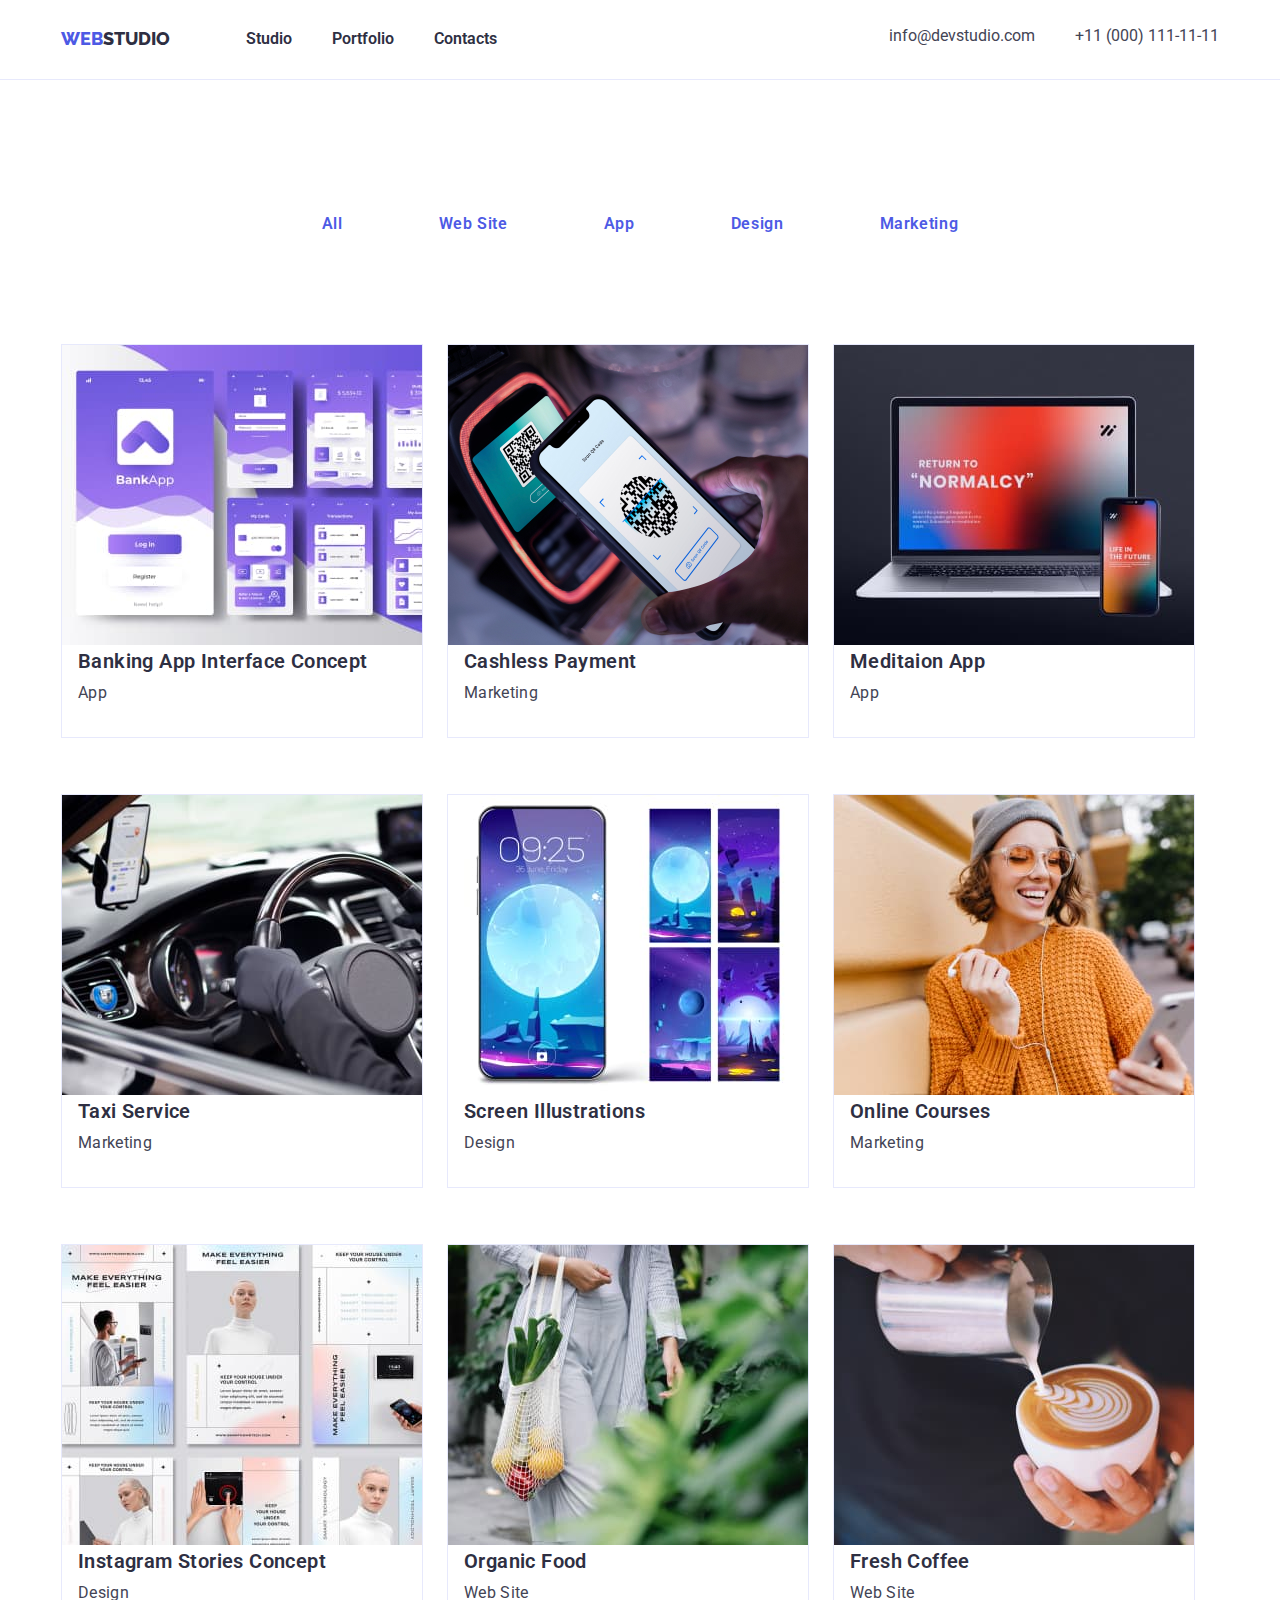
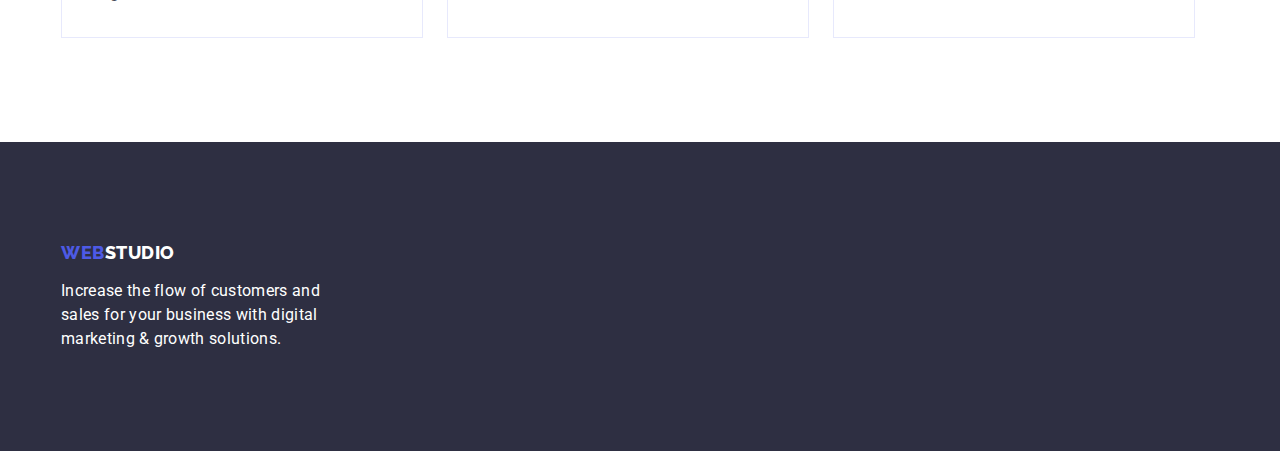
==== portfolio.html @ dea5b25a "Add files via upload" ====
<!DOCTYPE html>
<html lang="en">
  <head>
    <meta charset="UTF-8" />
    <meta http-equiv="X-UA-Compatible" content="IE=edge" />
    <meta name="viewport" content="width=device-width, initial-scale=1.0" />
    <title>Document</title>
    <link rel="preconnect" href="https://fonts.googleapis.com" />
    <link rel="preconnect" href="https://fonts.gstatic.com" crossorigin />
    <link
      href="https://fonts.googleapis.com/css2?family=Raleway:wght@800&family=Roboto:wght@400;500;700;900&display=swap"
      rel="stylesheet"
    />
    <link rel="stylesheet" href="css/portfolio.css" />
  </head>

  <body class="body">
    <header class="header">
      <div class="container">
        <nav class="header-navigation">
          <a class="header-link" href="index.html">Web<span>Studio</span></a>
          <ul class="header-list">
            <li class="header-item"><a class="nav-link" href="index.html">Studio</a></li>
            <li class="header-item"><a class="nav-link" href="portfolio.html">Portfolio</a></li>
            <li class="header-item"><a class="nav-link" href="">Contacts</a></li>
          </ul>
        </nav>
        <ul class="header-list">
          <li class="header-item">
            <a class="contacts" href="mailto:info@devstudio.com">info@devstudio.com</a>
          </li>
          <li class="header-item">
            <a class="contacts" href="tel:+11(000)111-11-11">+11 (000) 111-11-11</a>
          </li>
        </ul>
      </div>
    </header>
    <main>
      <section class="section">
        <div class="container">
          <ul class="section-ulb">
            <li class="section-item"><button class="section-button" type="button">All</button></li>
            <li class="section-item">
              <button class="section-button" type="button">Web Site</button>
            </li>
            <li class="section-item"><button class="section-button" type="button">App</button></li>
            <li class="section-item">
              <button class="section-button" type="button">Design</button>
            </li>
            <li class="section-item">
              <button class="section-button" type="button">Marketing</button>
            </li>
          </ul>
        </div>
      </section>
      <section class="section2">
        <div class="container">
          <ul class="section-img list">
            <li class="section-item1">
              <img
                class="section-image"
                src="./img/photo8.jpg"
                alt="photo"
                width="360"
                height="300"
              />
              <div class="border">
                <h3 class="section-title3">Banking App Interface Concept</h3>
                <p class="section-paragraph">App</p>
              </div>
            </li>
            <li class="section-item1">
              <img class="section-image" src="img/cash.jpg" width="360" height="300" alt="cash" />
              <div class="border">
                <h3 class="section-title3">Cashless Payment</h3>
                <p class="section-paragraph">Marketing</p>
              </div>
            </li>
            <li class="section-item1">
              <img
                class="section-image"
                src="./img/photo9.jpg"
                alt="photo"
                width="360"
                height="300"
              />
              <div class="border">
                <h3 class="section-title3">Meditaion App</h3>
                <p class="section-paragraph">App</p>
              </div>
            </li>
            <li class="section-item1">
              <img
                class="section-image"
                src="./img/photo10.jpg"
                alt="photo"
                width="360"
                height="300"
              />
              <div class="border">
                <h3 class="section-title3">Taxi Service</h3>
                <p class="section-paragraph">Marketing</p>
              </div>
            </li>
            <li class="section-item1">
              <img
                class="section-image"
                src="./img/photo11.jpg"
                alt="photo"
                width="360"
                height="300"
              />
              <div class="border">
                <h3 class="section-title3">Screen Illustrations</h3>
                <p class="section-paragraph">Design</p>
              </div>
            </li>
            <li class="section-item1">
              <img
                class="section-image"
                src="./img/photo12.jpg"
                alt="photo"
                width="360"
                height="300"
              />
              <div class="border">
                <h3 class="section-title3">Online Courses</h3>
                <p class="section-paragraph">Marketing</p>
              </div>
            </li>
            <li class="section-item1">
              <img
                class="section-image"
                src="./img/photo13.jpg"
                alt="photo"
                width="360"
                height="300"
              />
              <div class="border">
                <h3 class="section-title3">Instagram Stories Concept</h3>
                <p class="section-paragraph">Design</p>
              </div>
            </li>
            <li class="section-item1">
              <img
                class="section-image"
                src="./img/photo14.jpg"
                alt="photo"
                width="360"
                height="300"
              />
              <div class="border">
                <h3 class="section-title3">Organic Food</h3>
                <p class="section-paragraph">Web Site</p>
              </div>
            </li>
            <li class="section-item1">
              <img
                class="section-image"
                src="./img/photo15.jpg"
                alt="photo"
                width="360"
                height="300"
              />
              <div class="border">
                <h3 class="section-title3">Fresh Coffee</h3>
                <p class="section-paragraph">Web Site</p>
              </div>
            </li>
          </ul>
        </div>
      </section>
    </main>
    <footer class="footer">
      <div class="container">
        <a class="footer-link" href="./index.html">Web<span>Studio</span></a>
        <p class="footer-paragraph">
          Increase the flow of customers and sales for your business with digital marketing & growth
          solutions.
        </p>
      </div>
    </footer>
  </body>
</html>
---- css/portfolio.css ----
li {
  list-style: none;
}
body {
  /* font-family: 'Raleway', sans-serif */
  font-family: 'Roboto', sans-serif;
  margin: 0;
  box-sizing: border-box;
  color: var(--main-color);
  background: var(--background-color);
}
p,
h1,
h2,
h3,
h4,
h5,
h6 {
  margin: 0;
}
ul,
ol {
  margin: 0;
  padding-left: 0;
}
:root {
  --main-color: #2e2f42;
  --second-color: #434455;
  --link-color: #4d5ae5;
  --background-color: #fff;
  --section4-color: #f4f4fd;
}
.header {
  border-bottom: 1px solid #e7e9fc;
  background-color: #ffff;
  padding-top: 24px;
  padding-bottom: 24px;
}
.header > .container {
  display: flex;
}
.container {
  width: 1158px;
  padding-left: 15px;
  padding-right: 15px;
  margin: 0 auto;
}
.header-link {
  margin-right: 76px;
  text-decoration: none;
  color: var(--link-color);
  text-transform: uppercase;
  font-family: 'Raleway', sans-serif;
  font-weight: 800;
  font-size: 18px;
  line-height: 1.7;
}
.header-navigation {
  display: flex;
  align-items: center;
  margin-right: auto;
}
.header-list {
  gap: 40px;
  display: flex;
}
.header-link:focus {
  color: var(--link-color);
  background-color: var(--background-color);
}
.header-link span {
  color: var(--main-color);
}

.header-link:hover {
  color: var(--link-color);
}
.header-item {
}

.nav-link {
  text-decoration: none;
  color: var(--main-color);
  font-weight: 600;
  font-size: 16px;
  line-height: 1.5;
}
.nav-link:hover {
  color: var(--link-color);
}
.nav-link:focus {
  background-color: var(--background-color);
  color: var(--link-color);
}
.header-contact {
}
.contacts {
  font-weight: 400;
  font-size: 16px;
  line-height: 1.5;
  color: var(--second-color);
  text-decoration: none;
}
.contacts:hover {
  color: var(--link-color);
}
.contacts:focus {
  background-color: var(--background-color);
  color: var(--link-color);
}
section {
  padding-bottom: 72px;
}
.section-ulb {
  padding-top: 96px;
  justify-content: center;
  text-align: center;
  align-items: center;
  display: flex;
}
.section-button {
  padding: 12px 24px;
  border: none;
  background: #ffffff;
  border-radius: 4px;
  margin: 24px;
  color: var(--link-color);
  cursor: pointer;
  font-family: 'Roboto', sans-serif;
  font-weight: 600;
  font-size: 16px;
  line-height: 1.5;
  letter-spacing: 0.04em;
}
.section-button:hover,
:focus {
  box-shadow: 0px 3px 1px rgba(0, 0, 0, 0.1), 0px 2px 1px rgba(0, 0, 0, 0.08),
    0px 2px 2px rgba(0, 0, 0, 0.12);
  border-radius: 4px;
  color: var(--background-color);
  background-color: var(--link-color);
}
.section-img {
  gap: 24px;
  align-content: center;
  flex-wrap: wrap;
  flex-direction: row;
  display: flex;
}
.section-item1 {
  padding-bottom: 32px;
  border: 1px solid #e7e9fc;
  margin-bottom: 32px;
}
.border {
  gap: 8px;
  display: flex;
  flex-direction: column;
  justify-content: center;
  align-items: flex-start;
  padding: 0px 16px;
}
.section-title3 {
  font-family: 'Roboto', sans-serif;
  font-weight: 600;
  font-size: 20px;
  line-height: 1.2;
  letter-spacing: 0.02em;
  color: var(--main-color);
}
.section-paragraph {
  font-family: 'Roboto', sans-serif;
  font-weight: 400;
  font-size: 16px;
  line-height: 1.5;
  letter-spacing: 0.02em;
  color: var(--second-color);
}
.footer {
  padding-bottom: 100px;
  padding-top: 100px;
  background: var(--main-color);
}
.footer-paragraph {
  margin-top: 16px;
  max-width: 264px;
  font-family: 'Roboto', sans-serif;
  font-weight: 400;
  font-size: 16px;
  line-height: 1.5;
  letter-spacing: 0.02em;
  color: var(--background-color);
}
.footer-link {
  letter-spacing: 0.03em;
  font-family: 'Raleway', sans-serif;
  font-weight: 800;
  font-size: 18px;
  line-height: 1.2;
  text-decoration: none;
  text-transform: uppercase;
  color: var(--link-color);
}
.footer-link:focus {
  background-color: var(--main-color);
  color: var(--link-color);
}
.footer-link span {
  color: var(--background-color);
}
.section4-img {
  background-color: var(--background-color);
}
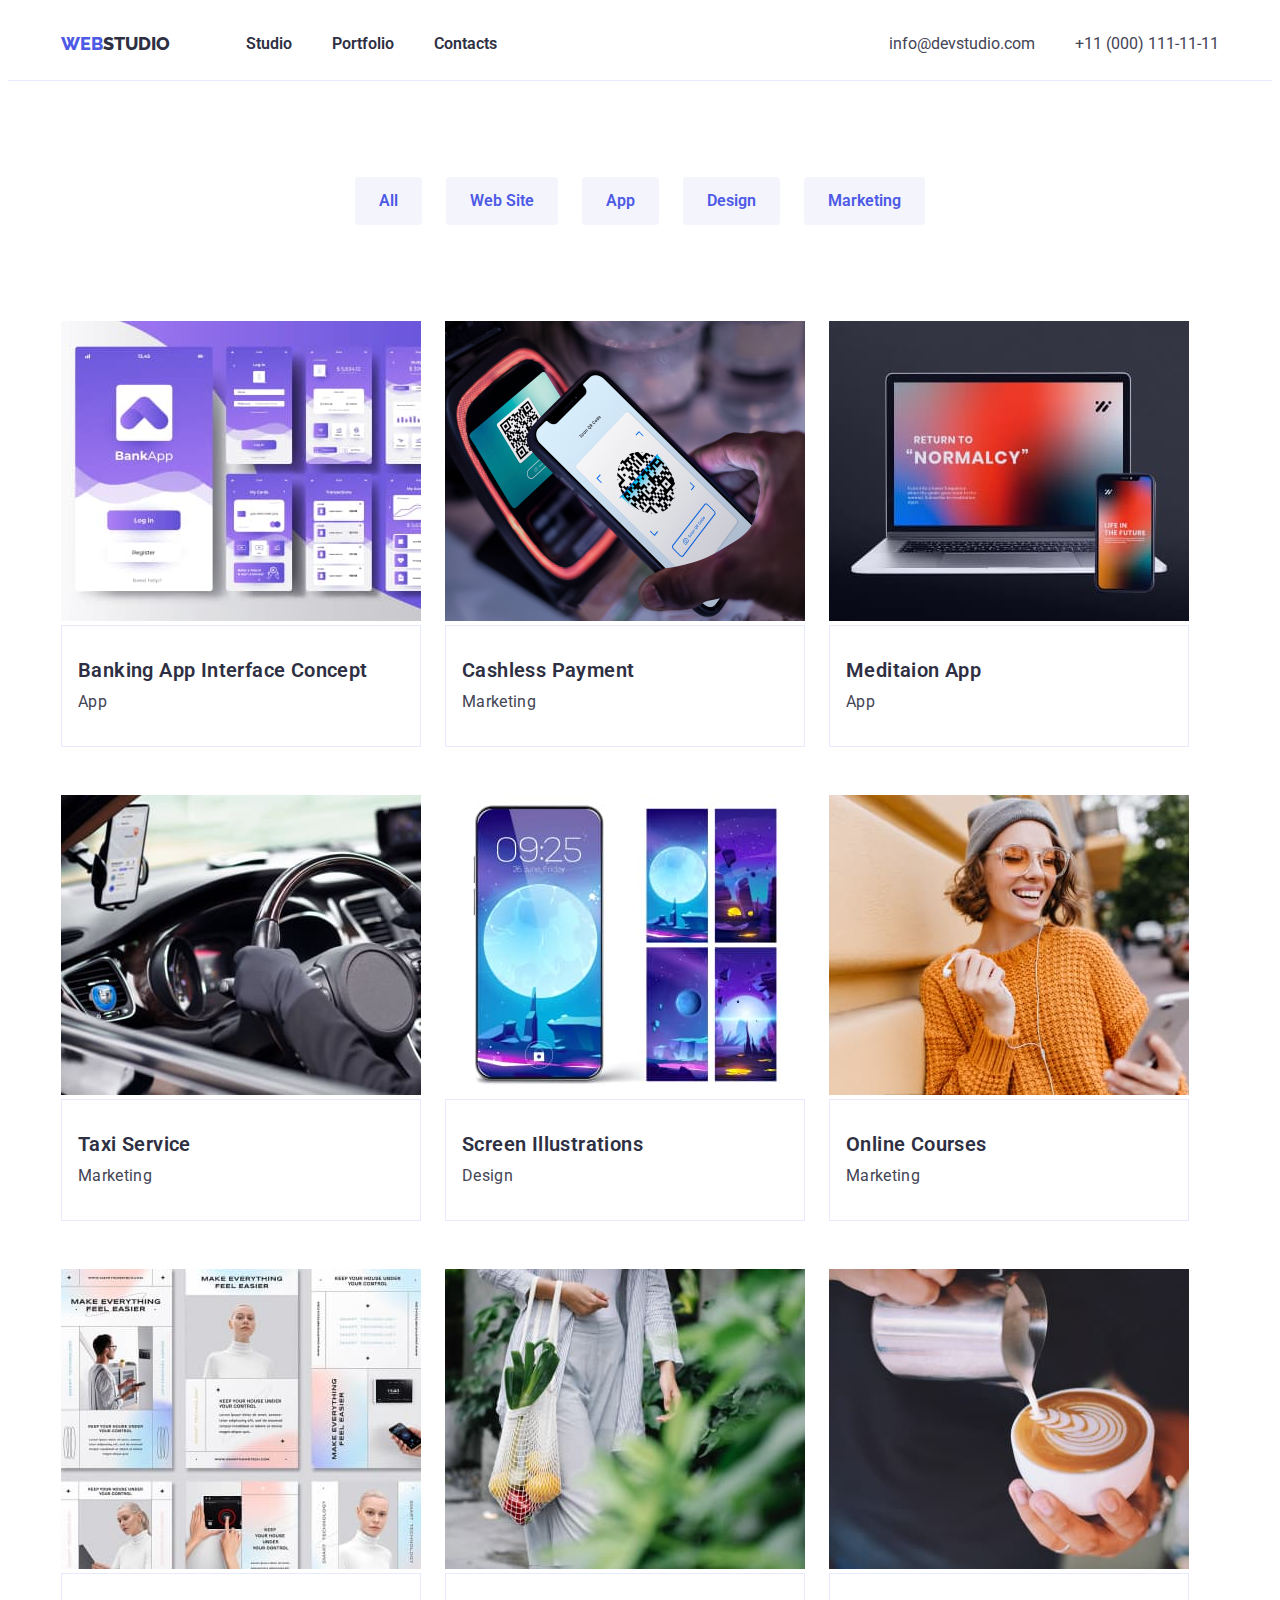
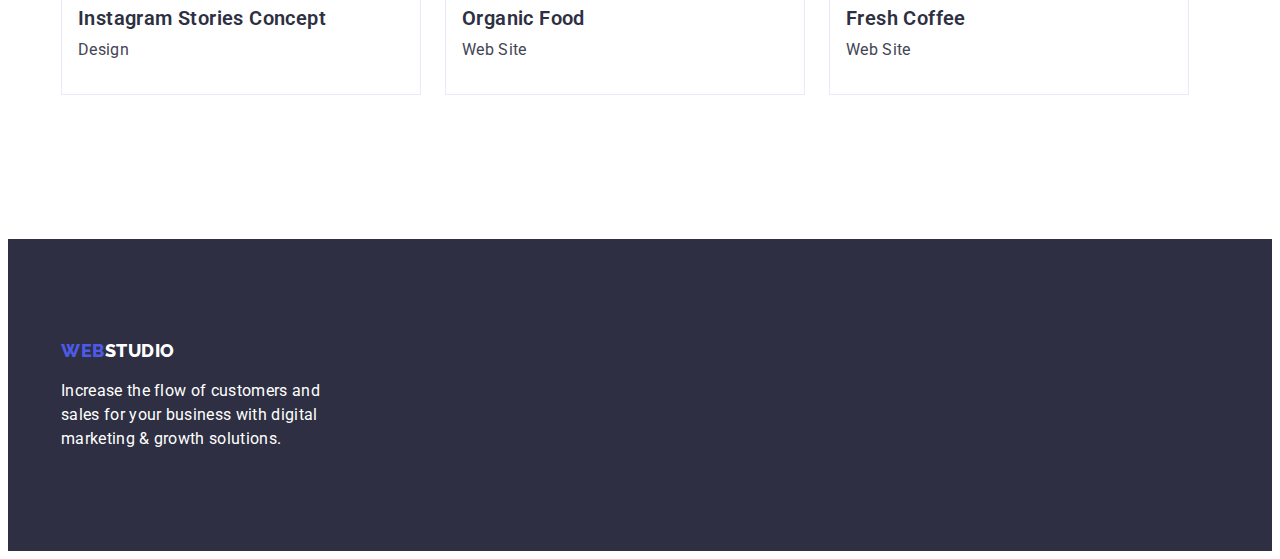
==== commit d9b772b7: "Add files via upload" ====
--- a/portfolio.html
+++ b/portfolio.html
@@ -10,6 +10,13 @@
     <link
       href="https://fonts.googleapis.com/css2?family=Raleway:wght@800&family=Roboto:wght@400;500;700;900&display=swap"
       rel="stylesheet"
+    />
+    <link
+      rel="stylesheet"
+      href="https://cdnjs.cloudflare.com/ajax/libs/modern-normalize/1.1.0/modern-normalize.min.css"
+      integrity="sha512-wpPYUAdjBVSE4KJnH1VR1HeZfpl1ub8YT/NKx4PuQ5NmX2tKuGu6U/JRp5y+Y8XG2tV+wKQpNHVUX03MfMFn9Q=="
+      crossorigin="anonymous"
+      referrerpolicy="no-referrer"
     />
     <link rel="stylesheet" href="css/portfolio.css" />
   </head>
@@ -51,31 +58,28 @@
               <button class="section-button" type="button">Marketing</button>
             </li>
           </ul>
-        </div>
-      </section>
-      <section class="section2">
-        <div class="container">
-          <ul class="section-img list">
-            <li class="section-item1">
-              <img
+          <section class="section2">
+            <ul class="section-img list">
+              <li class="section-item1">
+                <img
                 class="section-image"
                 src="./img/photo8.jpg"
                 alt="photo"
                 width="360"
                 height="300"
-              />
-              <div class="border">
-                <h3 class="section-title3">Banking App Interface Concept</h3>
-                <p class="section-paragraph">App</p>
-              </div>
-            </li>
-            <li class="section-item1">
-              <img class="section-image" src="img/cash.jpg" width="360" height="300" alt="cash" />
-              <div class="border">
-                <h3 class="section-title3">Cashless Payment</h3>
-                <p class="section-paragraph">Marketing</p>
-              </div>
-            </li>
+                />
+                <div class="border">
+                  <h3 class="section-title3">Banking App Interface Concept</h3>
+                  <p class="section-paragraph">App</p>
+                </div>
+              </li>
+              <li class="section-item1">
+                <img class="section-image" src="img/cash.jpg" width="360" height="300" alt="cash" />
+                <div class="border">
+                  <h3 class="section-title3">Cashless Payment</h3>
+                  <p class="section-paragraph">Marketing</p>
+                </div>
+              </li>
             <li class="section-item1">
               <img
                 class="section-image"
@@ -83,91 +87,92 @@
                 alt="photo"
                 width="360"
                 height="300"
-              />
-              <div class="border">
-                <h3 class="section-title3">Meditaion App</h3>
-                <p class="section-paragraph">App</p>
-              </div>
-            </li>
-            <li class="section-item1">
-              <img
+                />
+                <div class="border">
+                  <h3 class="section-title3">Meditaion App</h3>
+                  <p class="section-paragraph">App</p>
+                </div>
+              </li>
+              <li class="section-item1">
+                <img
                 class="section-image"
                 src="./img/photo10.jpg"
                 alt="photo"
                 width="360"
                 height="300"
-              />
-              <div class="border">
-                <h3 class="section-title3">Taxi Service</h3>
-                <p class="section-paragraph">Marketing</p>
-              </div>
-            </li>
-            <li class="section-item1">
-              <img
+                />
+                <div class="border">
+                  <h3 class="section-title3">Taxi Service</h3>
+                  <p class="section-paragraph">Marketing</p>
+                </div>
+              </li>
+              <li class="section-item1">
+                <img
                 class="section-image"
                 src="./img/photo11.jpg"
                 alt="photo"
                 width="360"
                 height="300"
-              />
-              <div class="border">
-                <h3 class="section-title3">Screen Illustrations</h3>
-                <p class="section-paragraph">Design</p>
-              </div>
-            </li>
-            <li class="section-item1">
-              <img
+                />
+                <div class="border">
+                  <h3 class="section-title3">Screen Illustrations</h3>
+                  <p class="section-paragraph">Design</p>
+                </div>
+              </li>
+              <li class="section-item1">
+                <img
                 class="section-image"
                 src="./img/photo12.jpg"
                 alt="photo"
                 width="360"
                 height="300"
-              />
-              <div class="border">
-                <h3 class="section-title3">Online Courses</h3>
-                <p class="section-paragraph">Marketing</p>
-              </div>
-            </li>
-            <li class="section-item1">
+                />
+                <div class="border">
+                  <h3 class="section-title3">Online Courses</h3>
+                  <p class="section-paragraph">Marketing</p>
+                </div>
+              </li>
+              <li class="section-item1">
               <img
                 class="section-image"
                 src="./img/photo13.jpg"
                 alt="photo"
                 width="360"
                 height="300"
-              />
-              <div class="border">
-                <h3 class="section-title3">Instagram Stories Concept</h3>
-                <p class="section-paragraph">Design</p>
-              </div>
-            </li>
-            <li class="section-item1">
-              <img
+                />
+                <div class="border">
+                  <h3 class="section-title3">Instagram Stories Concept</h3>
+                  <p class="section-paragraph">Design</p>
+                </div>
+              </li>
+              <li class="section-item1">
+                <img
                 class="section-image"
                 src="./img/photo14.jpg"
                 alt="photo"
                 width="360"
                 height="300"
-              />
-              <div class="border">
-                <h3 class="section-title3">Organic Food</h3>
-                <p class="section-paragraph">Web Site</p>
-              </div>
-            </li>
-            <li class="section-item1">
-              <img
+                />
+                <div class="border">
+                  <h3 class="section-title3">Organic Food</h3>
+                  <p class="section-paragraph">Web Site</p>
+                </div>
+              </li>
+              <li class="section-item1">
+                <img
                 class="section-image"
                 src="./img/photo15.jpg"
                 alt="photo"
                 width="360"
                 height="300"
-              />
-              <div class="border">
-                <h3 class="section-title3">Fresh Coffee</h3>
-                <p class="section-paragraph">Web Site</p>
-              </div>
-            </li>
-          </ul>
+                />
+                <div class="border">
+                  <h3 class="section-title3">Fresh Coffee</h3>
+                  <p class="section-paragraph">Web Site</p>
+                </div>
+              </li>
+            </ul>
+          </div>
         </div>
       </section>
     </main>
--- a/css/portfolio.css
+++ b/css/portfolio.css
@@ -4,7 +4,6 @@
 body {
   /* font-family: 'Raleway', sans-serif */
   font-family: 'Roboto', sans-serif;
-  margin: 0;
   box-sizing: border-box;
   color: var(--main-color);
   background: var(--background-color);
@@ -53,7 +52,7 @@
   font-family: 'Raleway', sans-serif;
   font-weight: 800;
   font-size: 18px;
-  line-height: 1.7;
+  line-height: 24px;
 }
 .header-navigation {
   display: flex;
@@ -79,11 +78,12 @@
 }
 
 .nav-link {
+  font-family: 'Roboto', sans-serif;
   text-decoration: none;
   color: var(--main-color);
   font-weight: 600;
   font-size: 16px;
-  line-height: 1.5;
+  line-height: 24px;
 }
 .nav-link:hover {
   color: var(--link-color);
@@ -95,9 +95,10 @@
 .header-contact {
 }
 .contacts {
+  font-family: 'Roboto', sans-serif;
   font-weight: 400;
   font-size: 16px;
-  line-height: 1.5;
+  line-height: 24px;
   color: var(--second-color);
   text-decoration: none;
 }
@@ -109,62 +110,67 @@
   color: var(--link-color);
 }
 section {
+  padding-top: 96px;
   padding-bottom: 72px;
 }
 .section-ulb {
-  padding-top: 96px;
+  gap: 24px;
   justify-content: center;
   text-align: center;
   align-items: center;
   display: flex;
 }
 .section-button {
+  color: #4d5ae5;
+  background-color: #f4f4fd;
+  padding: 0;
+  border: none;
+  font-family: 'Roboto', sans-serif;
+  font-style: normal;
+  font-weight: 600;
+  font-size: 16px;
+  line-height: 24px;
+  cursor: pointer;
   padding: 12px 24px;
-  border: none;
-  background: #ffffff;
   border-radius: 4px;
-  margin: 24px;
-  color: var(--link-color);
-  cursor: pointer;
-  font-family: 'Roboto', sans-serif;
-  font-weight: 600;
-  font-size: 16px;
-  line-height: 1.5;
-  letter-spacing: 0.04em;
-}
-.section-button:hover,
-:focus {
+}
+.section-button:hover {
   box-shadow: 0px 3px 1px rgba(0, 0, 0, 0.1), 0px 2px 1px rgba(0, 0, 0, 0.08),
     0px 2px 2px rgba(0, 0, 0, 0.12);
   border-radius: 4px;
   color: var(--background-color);
   background-color: var(--link-color);
 }
+.section-button:focus {
+  box-shadow: 0px 3px 1px rgba(0, 0, 0, 0.1), 0px 2px 1px rgba(0, 0, 0, 0.08),
+    0px 2px 2px rgba(0, 0, 0, 0.12);
+  border-radius: 4px;
+  color: var(--background-color);
+  background-color: var(--link-color);
+}
 .section-img {
-  gap: 24px;
-  align-content: center;
+  display: flex;
   flex-wrap: wrap;
-  flex-direction: row;
-  display: flex;
+  column-gap: 24px;
+  row-gap: 48px;
 }
 .section-item1 {
-  padding-bottom: 32px;
+  max-width: 360px;
+  width: calc((100% - 48px) / 3);
+}
+.border {
+  background: #ffffff;
+  /* CORNFLOWER */
+
   border: 1px solid #e7e9fc;
-  margin-bottom: 32px;
-}
-.border {
-  gap: 8px;
-  display: flex;
-  flex-direction: column;
-  justify-content: center;
-  align-items: flex-start;
-  padding: 0px 16px;
+  padding: 32px 16px;
 }
 .section-title3 {
+  margin-bottom: 8px;
   font-family: 'Roboto', sans-serif;
   font-weight: 600;
   font-size: 20px;
-  line-height: 1.2;
+  line-height: 24px;
   letter-spacing: 0.02em;
   color: var(--main-color);
 }
@@ -172,7 +178,7 @@
   font-family: 'Roboto', sans-serif;
   font-weight: 400;
   font-size: 16px;
-  line-height: 1.5;
+  line-height: 24px;
   letter-spacing: 0.02em;
   color: var(--second-color);
 }
@@ -187,7 +193,7 @@
   font-family: 'Roboto', sans-serif;
   font-weight: 400;
   font-size: 16px;
-  line-height: 1.5;
+  line-height: 24px;
   letter-spacing: 0.02em;
   color: var(--background-color);
 }
@@ -196,7 +202,7 @@
   font-family: 'Raleway', sans-serif;
   font-weight: 800;
   font-size: 18px;
-  line-height: 1.2;
+  line-height: 24px;
   text-decoration: none;
   text-transform: uppercase;
   color: var(--link-color);
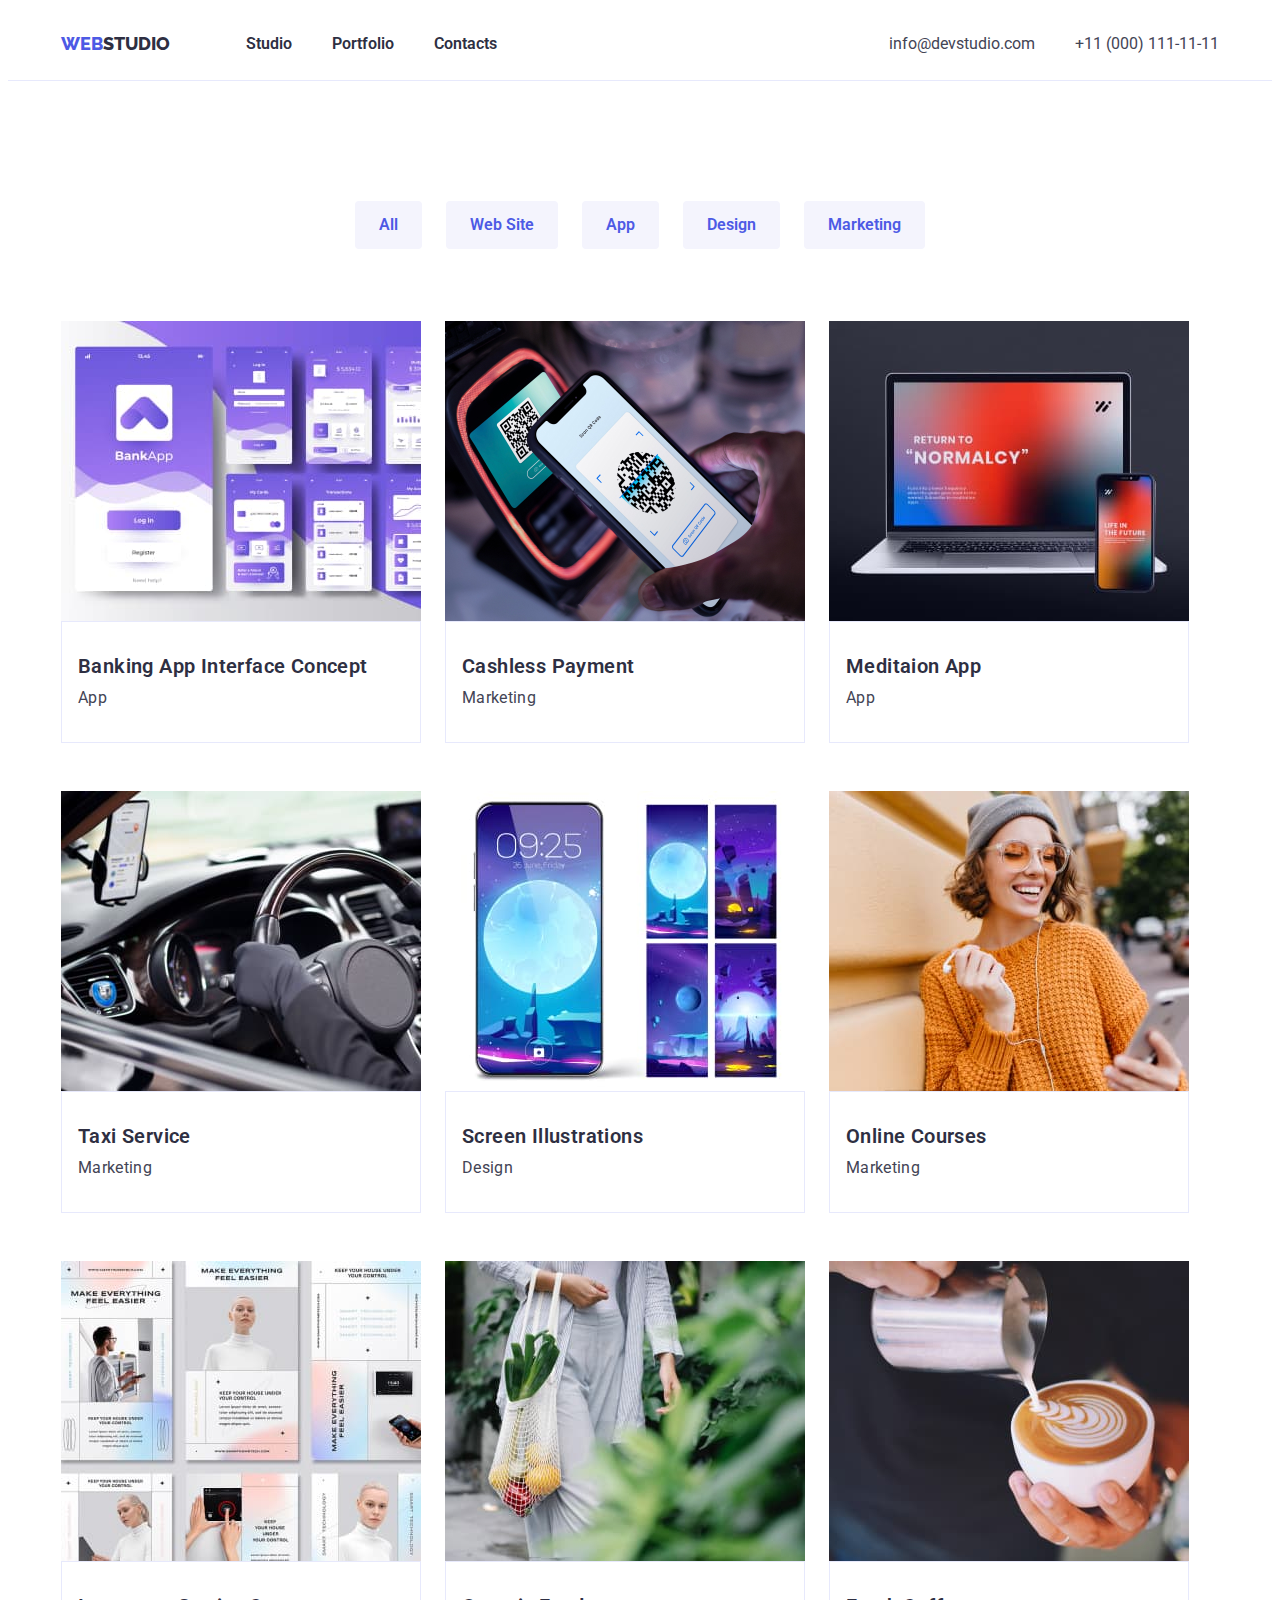
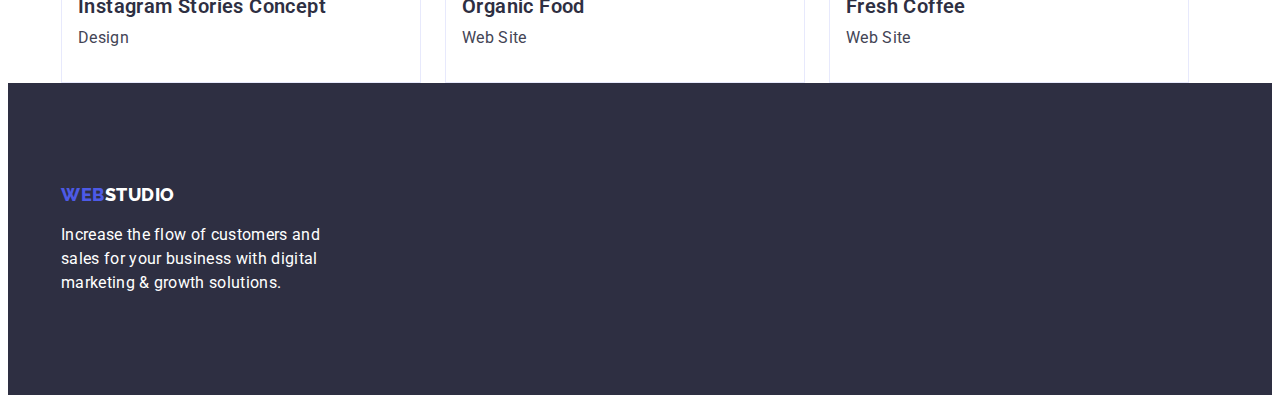
==== commit 66410831: "Add files via upload" ====
--- a/portfolio.html
+++ b/portfolio.html
@@ -58,7 +58,6 @@
               <button class="section-button" type="button">Marketing</button>
             </li>
           </ul>
-          <section class="section2">
             <ul class="section-img list">
               <li class="section-item1">
                 <img
--- a/css/portfolio.css
+++ b/css/portfolio.css
@@ -110,10 +110,10 @@
   color: var(--link-color);
 }
 section {
-  padding-top: 96px;
-  padding-bottom: 72px;
+  margin-top: 120px;
 }
 .section-ulb {
+  margin-bottom: 72px;
   gap: 24px;
   justify-content: center;
   text-align: center;
@@ -154,11 +154,15 @@
   column-gap: 24px;
   row-gap: 48px;
 }
+.section-image {
+  display: block;
+}
 .section-item1 {
   max-width: 360px;
   width: calc((100% - 48px) / 3);
 }
 .border {
+  border-top: none;
   background: #ffffff;
   /* CORNFLOWER */
 
